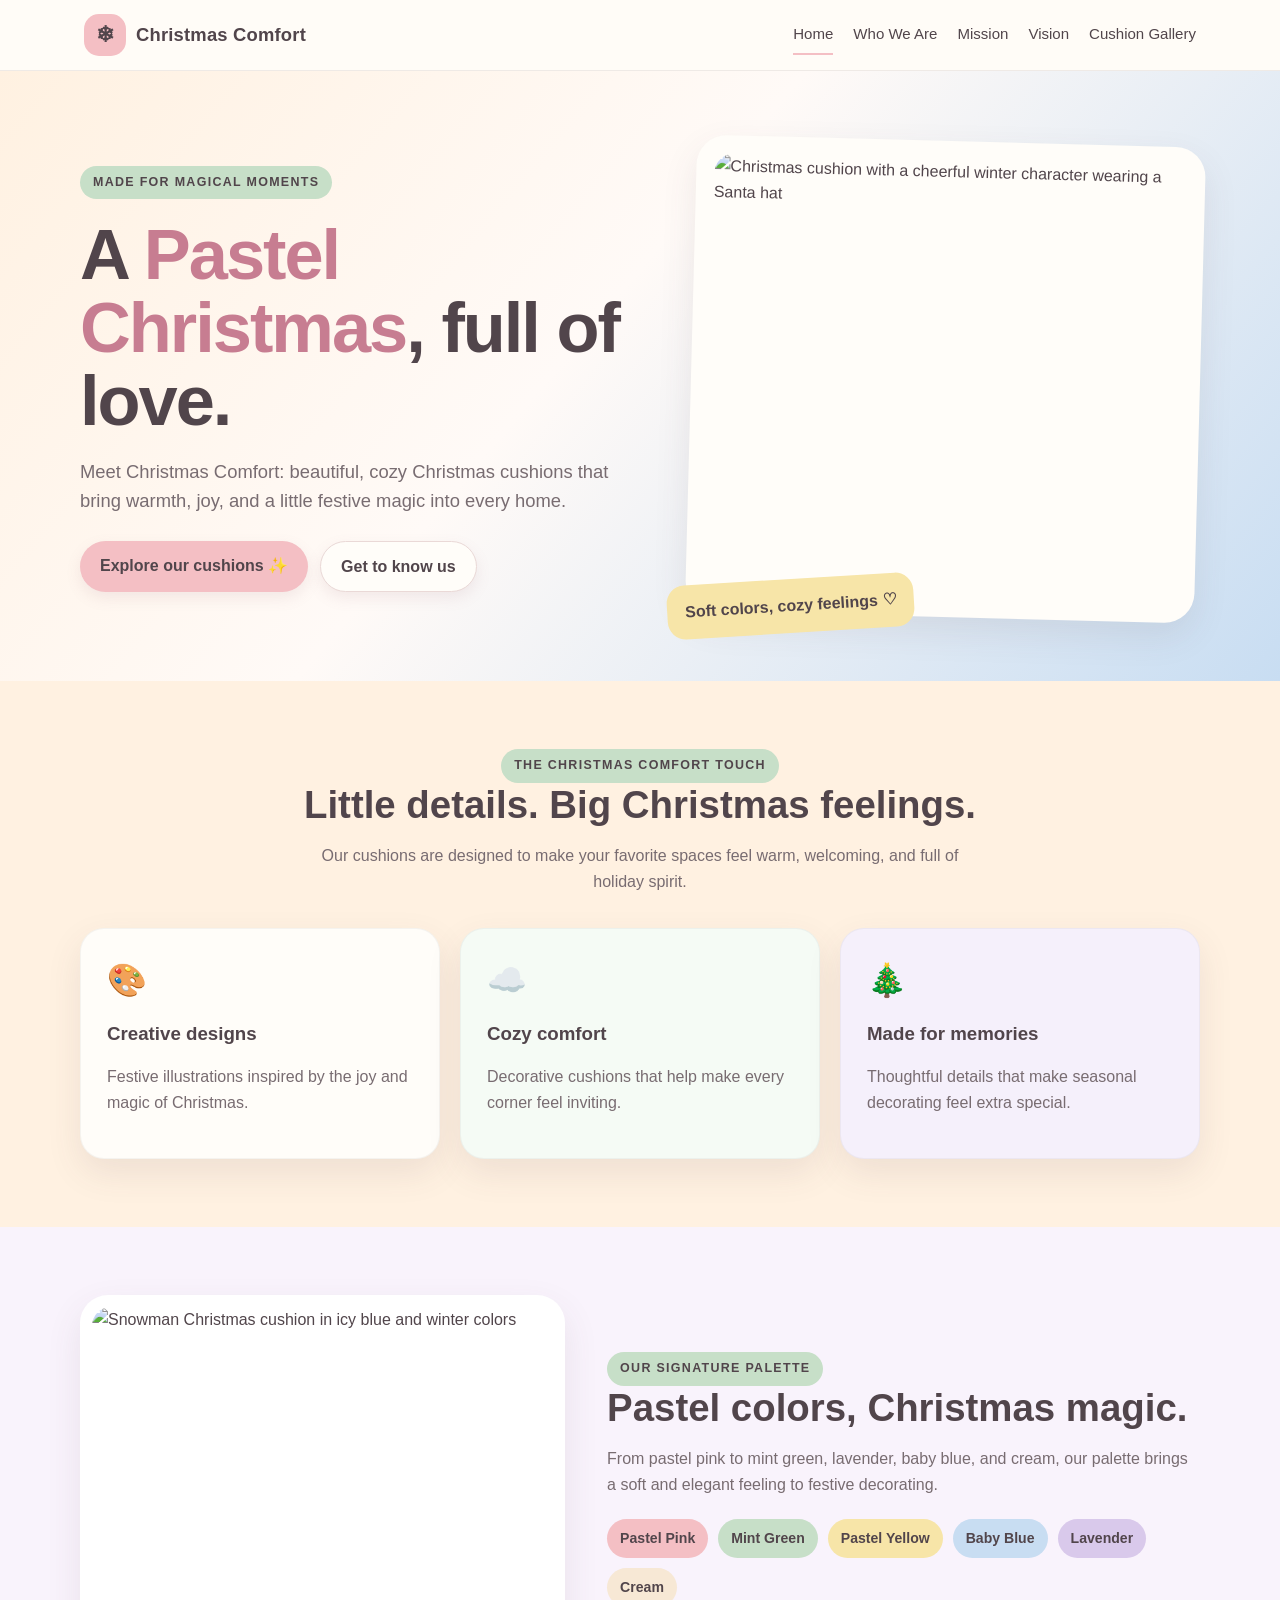
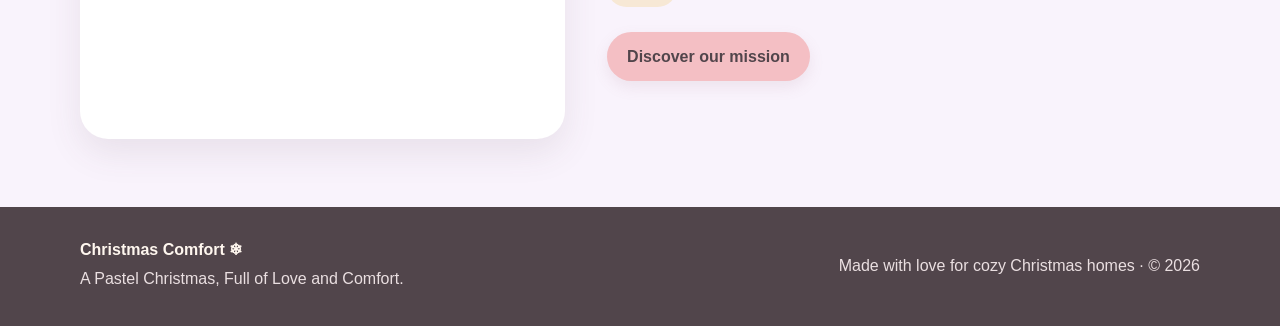
==== index.html @ d490b8db "Add files via upload" ====
<!doctype html>
<html lang="en"><head><meta charset="utf-8"><meta name="viewport" content="width=device-width,initial-scale=1">
<meta name="theme-color" content="#FFF1E1"><meta name="description" content="Christmas Comfort creates beautiful, cozy Christmas cushions in soft pastel colors.">
<title>Home | Christmas Comfort</title><link rel="stylesheet" href="styles.css"></head><body>

<header><div class="nav">
  <a class="brand" href="index.html"><span class="brand-mark">❄</span><span>Christmas Comfort</span></a>
  <button class="menu-button" aria-label="Open navigation" aria-expanded="false">☰</button>
  <nav>
    <a href="index.html">Home</a>
    <a href="who-we-are.html">Who We Are</a>
    <a href="mission.html">Mission</a>
    <a href="vision.html">Vision</a>
    <a href="products.html">Cushion Gallery</a>
  </nav>
</div></header>
<main>
<section class="hero"><div class="wrap hero-grid">
 <div><span class="eyebrow">Made for magical moments</span>
 <h1>A <span>Pastel Christmas</span>, full of love.</h1>
 <p class="lead">Meet Christmas Comfort: beautiful, cozy Christmas cushions that bring warmth, joy, and a little festive magic into every home.</p>
 <div class="actions"><a class="btn" href="products.html">Explore our cushions ✨</a><a class="btn secondary" href="who-we-are.html">Get to know us</a></div>
 </div>
 <div class="hero-photo"><img src="assets/snoopy-cushion.png" alt="Christmas cushion with a cheerful winter character wearing a Santa hat"><span class="sticker">Soft colors, cozy feelings ♡</span></div>
</div></section>
<section class="section"><div class="wrap"><div class="section-head"><span class="eyebrow">The Christmas Comfort touch</span><h2>Little details. Big Christmas feelings.</h2><p>Our cushions are designed to make your favorite spaces feel warm, welcoming, and full of holiday spirit.</p></div>
<div class="cards"><article class="card"><div class="emoji">🎨</div><h3>Creative designs</h3><p>Festive illustrations inspired by the joy and magic of Christmas.</p></article><article class="card"><div class="emoji">☁️</div><h3>Cozy comfort</h3><p>Decorative cushions that help make every corner feel inviting.</p></article><article class="card"><div class="emoji">🎄</div><h3>Made for memories</h3><p>Thoughtful details that make seasonal decorating feel extra special.</p></article></div>
</div></section>
<section class="section" style="background:#f9f3fc"><div class="wrap split"><div class="split-image"><img src="assets/snowman-cushion.png" alt="Snowman Christmas cushion in icy blue and winter colors"></div><div><span class="eyebrow">Our signature palette</span><h2>Pastel colors, Christmas magic.</h2><p>From pastel pink to mint green, lavender, baby blue, and cream, our palette brings a soft and elegant feeling to festive decorating.</p><div class="pill-row"><span class="pill pink">Pastel Pink</span><span class="pill mint">Mint Green</span><span class="pill yellow">Pastel Yellow</span><span class="pill blue">Baby Blue</span><span class="pill lavender">Lavender</span><span class="pill cream">Cream</span></div><div class="actions"><a class="btn" href="mission.html">Discover our mission</a></div></div></div></section>
</main>
<footer><div class="wrap footer-inner">
  <div><strong>Christmas Comfort ❄</strong><p>A Pastel Christmas, Full of Love and Comfort.</p></div>
  <p>Made with love for cozy Christmas homes · © <span class="year"></span></p>
</div></footer>
<script>
const button=document.querySelector('.menu-button'), navMenu=document.querySelector('nav');
if(button){button.addEventListener('click',()=>{const opened=navMenu.classList.toggle('open');button.setAttribute('aria-expanded',opened?'true':'false')})}
document.querySelectorAll('nav a').forEach(a=>{if(a.getAttribute('href')===location.pathname.split('/').pop())a.classList.add('active')});
document.querySelectorAll('.year').forEach(el=>el.textContent=new Date().getFullYear());
</script>
</body></html>
---- styles.css ----
:root{
  --pink:#F4BFC4; --mint:#C7DFC8; --yellow:#F7E5A8;
  --blue:#C8DDF2; --lavender:#D9C9EB; --cream:#FFF1E1;
  --ink:#51454b; --muted:#786c71; --white:#fffdf9;
  --shadow:0 14px 35px rgba(93,67,76,.10);
}
*{box-sizing:border-box}
html{scroll-behavior:smooth}
body{margin:0;background:var(--cream);color:var(--ink);font-family:ui-rounded,"Trebuchet MS",Arial,sans-serif;line-height:1.6}
a{color:inherit;text-decoration:none}
header{position:sticky;top:0;z-index:10;background:rgba(255,253,249,.92);backdrop-filter:blur(12px);border-bottom:1px solid rgba(120,108,113,.12)}
.nav{max-width:1160px;margin:auto;padding:14px 24px;display:flex;align-items:center;justify-content:space-between;gap:20px}
.brand{display:flex;align-items:center;gap:10px;font-weight:900;font-size:1.15rem;letter-spacing:.2px}
.brand-mark{display:grid;place-items:center;width:42px;height:42px;border-radius:15px;background:var(--pink);font-size:1.35rem}
nav{display:flex;align-items:center;gap:20px;flex-wrap:wrap;font-size:.94rem}
nav a{padding:7px 0;border-bottom:2px solid transparent}
nav a:hover,nav a.active{border-color:var(--pink)}
.menu-button{display:none;border:0;background:var(--pink);border-radius:12px;padding:8px 12px;font-size:1.2rem}
main{min-height:70vh}
.wrap{width:min(1120px,calc(100% - 40px));margin:auto}
.hero{padding:70px 0 64px;background:linear-gradient(130deg,var(--cream),#fffaf7 45%,var(--blue))}
.hero-grid{display:grid;grid-template-columns:1.05fr .95fr;gap:48px;align-items:center}
.eyebrow{display:inline-block;padding:7px 13px;border-radius:999px;background:var(--mint);font-weight:800;font-size:.78rem;letter-spacing:1.3px;text-transform:uppercase}
h1{font-size:clamp(2.6rem,5.5vw,5rem);line-height:1.03;letter-spacing:-2px;margin:20px 0}
h1 span{color:#c77d91}
h2{font-size:clamp(1.8rem,3vw,2.65rem);line-height:1.15;margin:0 0 16px}
h3{margin:0 0 8px}
p{color:var(--muted)}
.lead{font-size:1.15rem;max-width:600px}
.actions{display:flex;gap:12px;flex-wrap:wrap;margin-top:25px}
.btn{display:inline-block;border-radius:999px;padding:12px 20px;font-weight:800;background:var(--pink);box-shadow:0 6px 15px rgba(160,105,124,.12);transition:transform .2s}
.btn:hover{transform:translateY(-2px)}
.btn.secondary{background:var(--white);border:1px solid #ead9d7}
.hero-photo{position:relative;padding:18px;background:var(--white);border-radius:30px;box-shadow:var(--shadow);transform:rotate(1.5deg)}
.hero-photo img{width:100%;height:440px;object-fit:cover;border-radius:20px;display:block}
.sticker{position:absolute;bottom:-20px;left:-18px;background:var(--yellow);padding:14px 18px;border-radius:18px;font-weight:900;transform:rotate(-5deg)}
.section{padding:68px 0}
.section-head{text-align:center;max-width:680px;margin:0 auto 34px}
.cards{display:grid;grid-template-columns:repeat(3,1fr);gap:20px}
.card{padding:26px;border-radius:24px;background:var(--white);box-shadow:var(--shadow);border:1px solid rgba(120,108,113,.07)}
.card .emoji{font-size:2rem;margin-bottom:12px}
.card:nth-child(2){background:#f5fbf5}.card:nth-child(3){background:#f5f0fb}
.split{display:grid;grid-template-columns:.9fr 1.1fr;gap:42px;align-items:center}
.split-image{border-radius:28px;overflow:hidden;box-shadow:var(--shadow);background:white;padding:12px}
.split-image img{width:100%;height:420px;object-fit:cover;border-radius:19px;display:block}
.pill-row{display:flex;gap:10px;flex-wrap:wrap;margin-top:22px}
.pill{font-size:.88rem;font-weight:800;border-radius:999px;padding:8px 13px}
.pink{background:var(--pink)}.mint{background:var(--mint)}.yellow{background:var(--yellow)}.blue{background:var(--blue)}.lavender{background:var(--lavender)}.cream{background:#f7e8d5}
.gallery{display:grid;grid-template-columns:repeat(4,1fr);gap:18px}
.product{background:var(--white);padding:10px;border-radius:22px;box-shadow:var(--shadow);overflow:hidden}
.product img{display:block;width:100%;height:260px;object-fit:cover;border-radius:15px}
.product h3{padding:10px 8px 0;font-size:1rem}
.page-hero{padding:64px 0;background:linear-gradient(125deg,var(--pink),var(--cream) 60%,var(--lavender))}
.page-hero .wrap{max-width:900px;text-align:center}
.page-hero h1{font-size:clamp(2.5rem,5vw,4.5rem)}
.content-panel{max-width:900px;margin:-24px auto 70px;position:relative;background:var(--white);padding:clamp(26px,5vw,52px);border-radius:28px;box-shadow:var(--shadow)}
.quote{margin-top:25px;padding:20px 24px;background:var(--blue);border-radius:18px;font-weight:900;font-size:1.12rem}
.values{display:grid;grid-template-columns:repeat(3,1fr);gap:18px;margin-top:28px}
.value{padding:20px;border-radius:18px;background:#fff7ef}
footer{background:#51454b;color:#fff7ef;padding:30px 0}
.footer-inner{display:flex;justify-content:space-between;align-items:center;gap:20px;flex-wrap:wrap}
footer p{color:#eadfe1;margin:4px 0}
footer a{text-decoration:underline;text-underline-offset:3px}
@media(max-width:800px){
 .hero-grid,.split{grid-template-columns:1fr}
 .hero{padding-top:45px}
 .hero-photo img{height:360px}
 .cards,.values{grid-template-columns:1fr}
 .gallery{grid-template-columns:repeat(2,1fr)}
 .nav{flex-wrap:wrap}
 .menu-button{display:block}
 nav{display:none;width:100%;flex-direction:column;align-items:flex-start;gap:8px;padding:10px 0}
 nav.open{display:flex}
}
@media(max-width:480px){.gallery{grid-template-columns:1fr}.product img{height:320px}.wrap{width:min(100% - 28px,1120px)}}
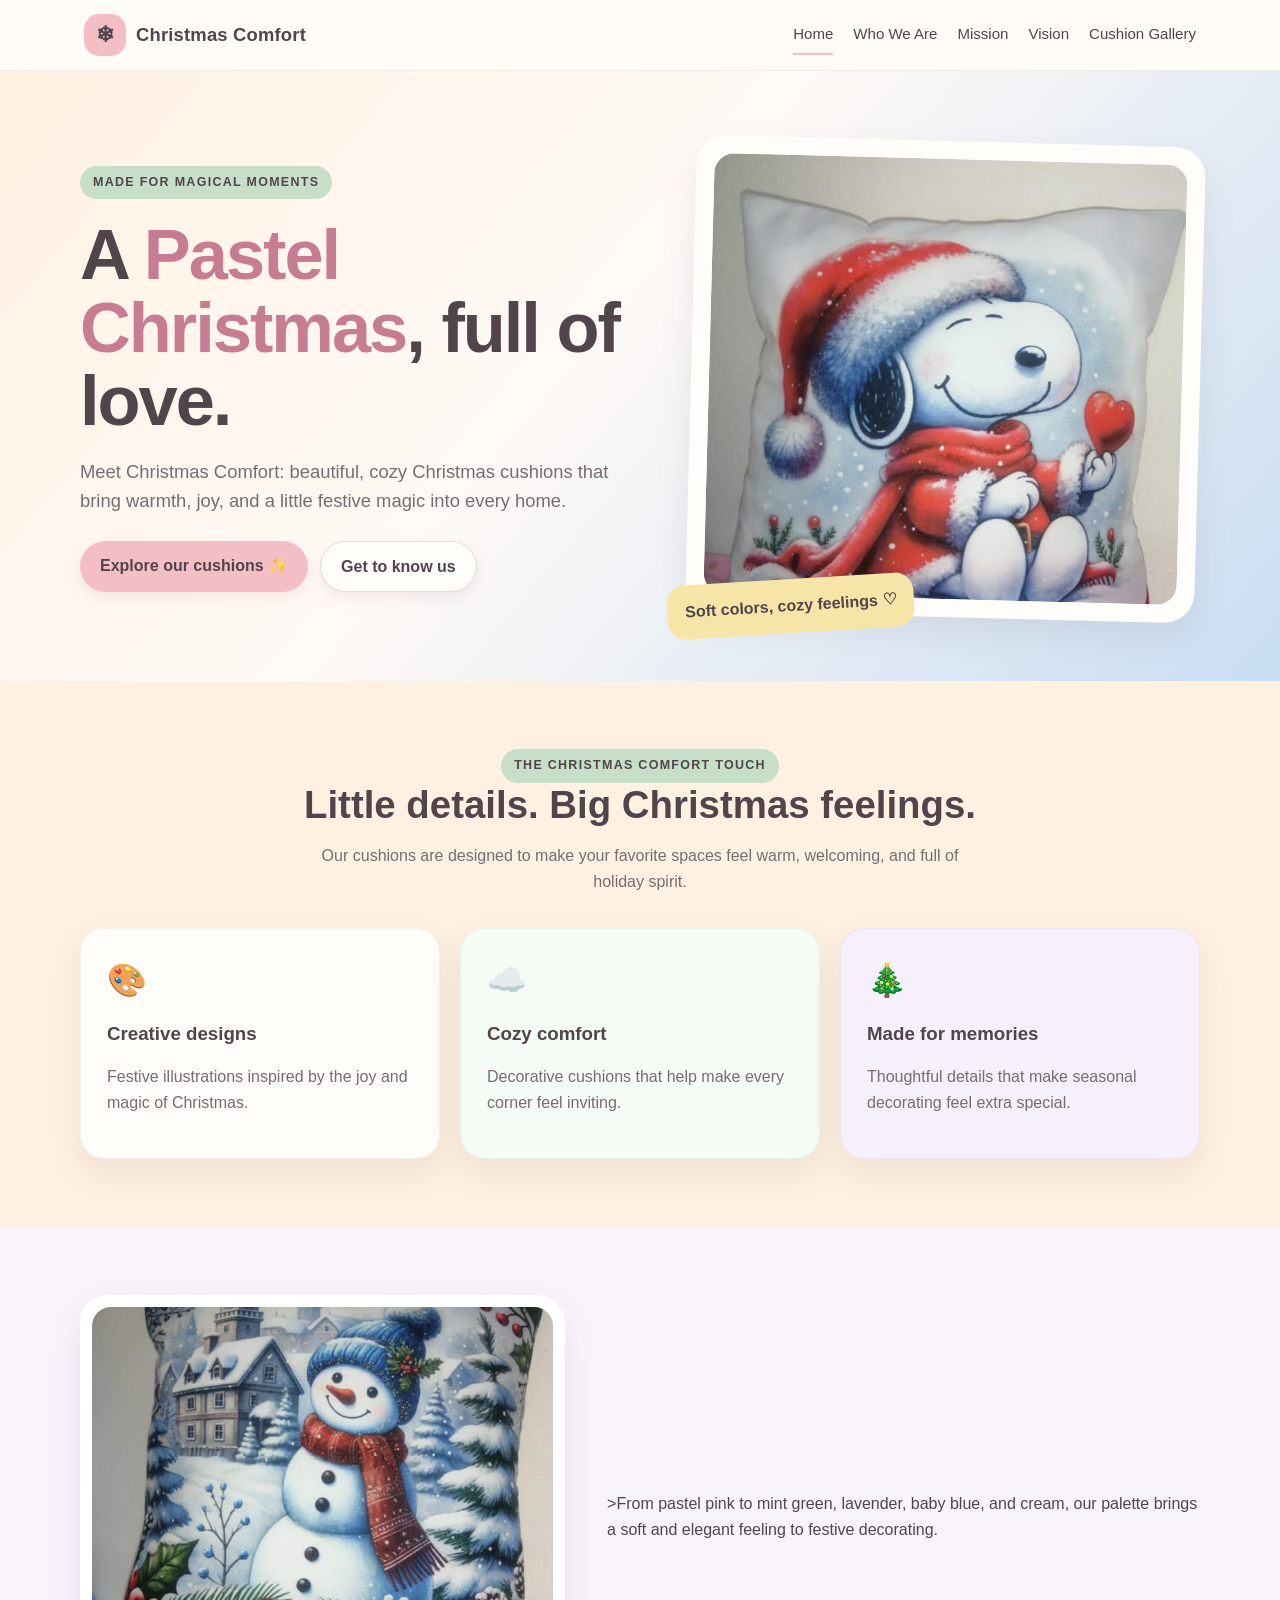
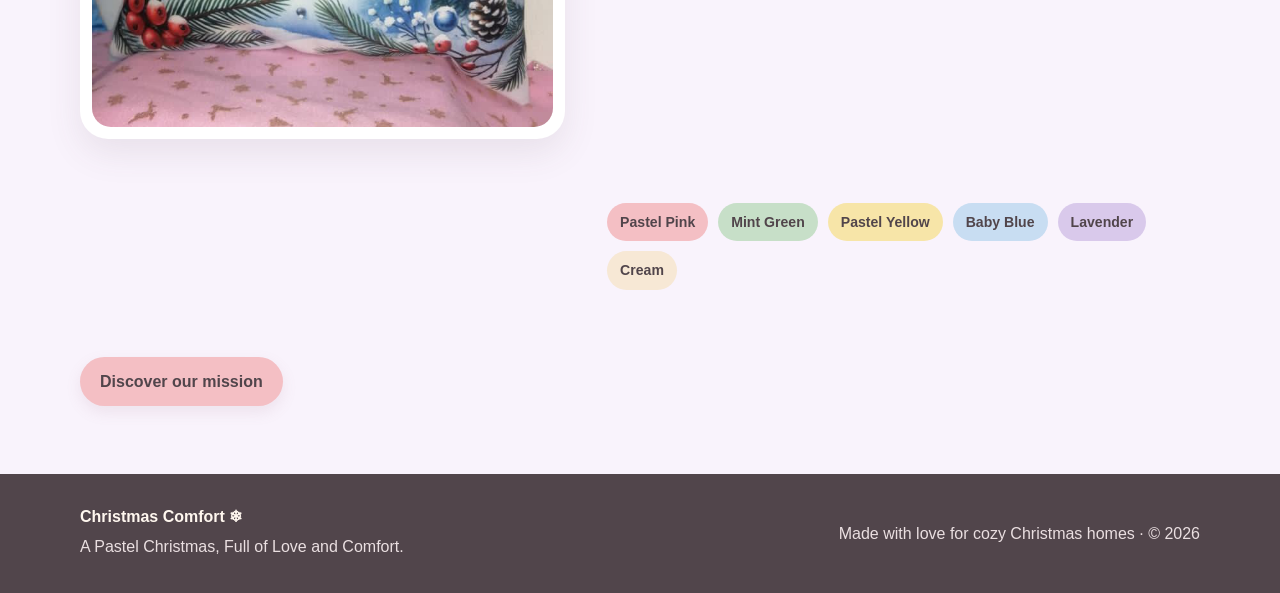
==== commit 234b2087: "Update index.html" ====
--- a/index.html
+++ b/index.html
@@ -21,12 +21,12 @@
  <p class="lead">Meet Christmas Comfort: beautiful, cozy Christmas cushions that bring warmth, joy, and a little festive magic into every home.</p>
  <div class="actions"><a class="btn" href="products.html">Explore our cushions ✨</a><a class="btn secondary" href="who-we-are.html">Get to know us</a></div>
  </div>
- <div class="hero-photo"><img src="assets/snoopy-cushion.png" alt="Christmas cushion with a cheerful winter character wearing a Santa hat"><span class="sticker">Soft colors, cozy feelings ♡</span></div>
+<div class="hero-photo"><img src="./snoopy-cushion.png" alt="Christmas cushion with a cheerful winter character wearing a Santa hat"><span class="sticker">Soft colors, cozy feelings ♡</span></div>
 </div></section>
 <section class="section"><div class="wrap"><div class="section-head"><span class="eyebrow">The Christmas Comfort touch</span><h2>Little details. Big Christmas feelings.</h2><p>Our cushions are designed to make your favorite spaces feel warm, welcoming, and full of holiday spirit.</p></div>
 <div class="cards"><article class="card"><div class="emoji">🎨</div><h3>Creative designs</h3><p>Festive illustrations inspired by the joy and magic of Christmas.</p></article><article class="card"><div class="emoji">☁️</div><h3>Cozy comfort</h3><p>Decorative cushions that help make every corner feel inviting.</p></article><article class="card"><div class="emoji">🎄</div><h3>Made for memories</h3><p>Thoughtful details that make seasonal decorating feel extra special.</p></article></div>
 </div></section>
-<section class="section" style="background:#f9f3fc"><div class="wrap split"><div class="split-image"><img src="assets/snowman-cushion.png" alt="Snowman Christmas cushion in icy blue and winter colors"></div><div><span class="eyebrow">Our signature palette</span><h2>Pastel colors, Christmas magic.</h2><p>From pastel pink to mint green, lavender, baby blue, and cream, our palette brings a soft and elegant feeling to festive decorating.</p><div class="pill-row"><span class="pill pink">Pastel Pink</span><span class="pill mint">Mint Green</span><span class="pill yellow">Pastel Yellow</span><span class="pill blue">Baby Blue</span><span class="pill lavender">Lavender</span><span class="pill cream">Cream</span></div><div class="actions"><a class="btn" href="mission.html">Discover our mission</a></div></div></div></section>
+<section class="section" style="background:#f9f3fc"><div class="wrap split"><div class="split-image"><img src="./snowman-cushion.png" alt="Snowman Christmas cushion in icy blue and winter colors"></div>>From pastel pink to mint green, lavender, baby blue, and cream, our palette brings a soft and elegant feeling to festive decorating.</p><div class="pill-row"><span class="pill pink">Pastel Pink</span><span class="pill mint">Mint Green</span><span class="pill yellow">Pastel Yellow</span><span class="pill blue">Baby Blue</span><span class="pill lavender">Lavender</span><span class="pill cream">Cream</span></div><div class="actions"><a class="btn" href="mission.html">Discover our mission</a></div></div></div></section>
 </main>
 <footer><div class="wrap footer-inner">
   <div><strong>Christmas Comfort ❄</strong><p>A Pastel Christmas, Full of Love and Comfort.</p></div>
@@ -38,4 +38,4 @@
 document.querySelectorAll('nav a').forEach(a=>{if(a.getAttribute('href')===location.pathname.split('/').pop())a.classList.add('active')});
 document.querySelectorAll('.year').forEach(el=>el.textContent=new Date().getFullYear());
 </script>
-</body></html>+</body></html>
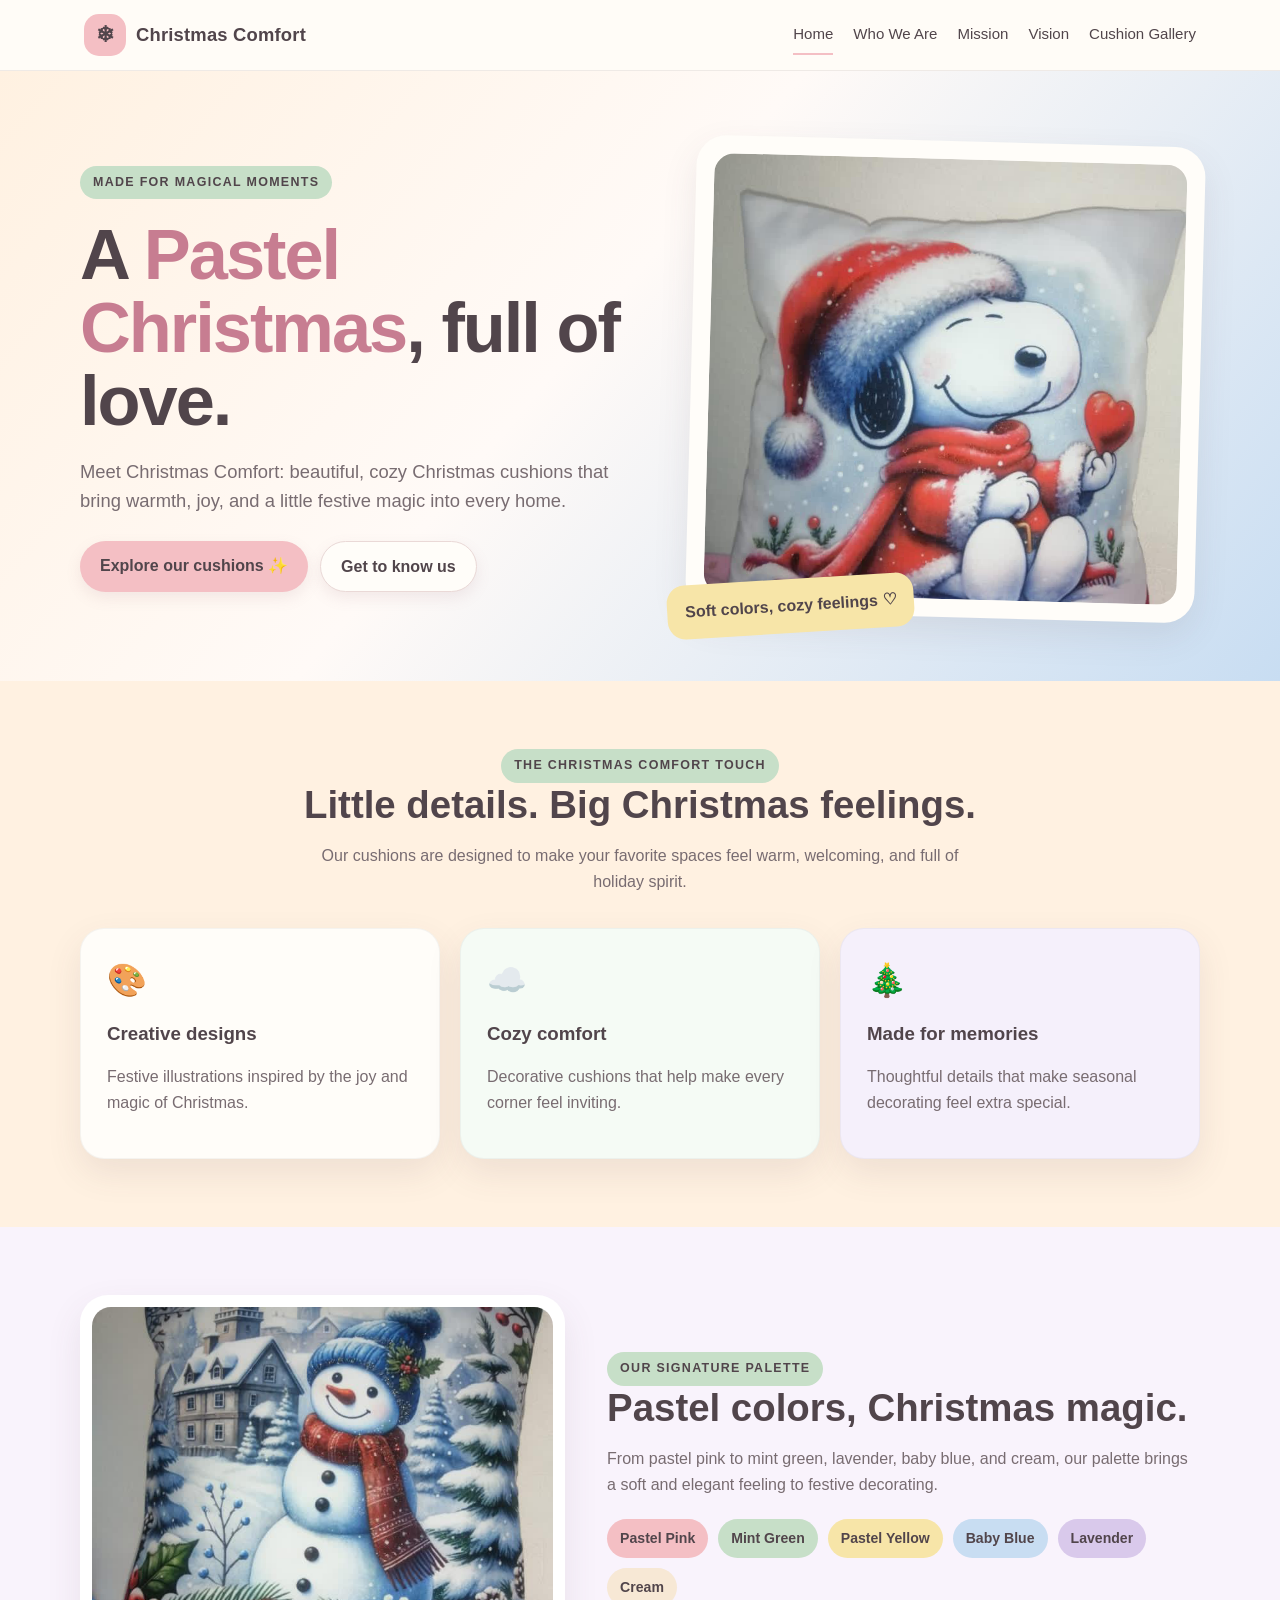
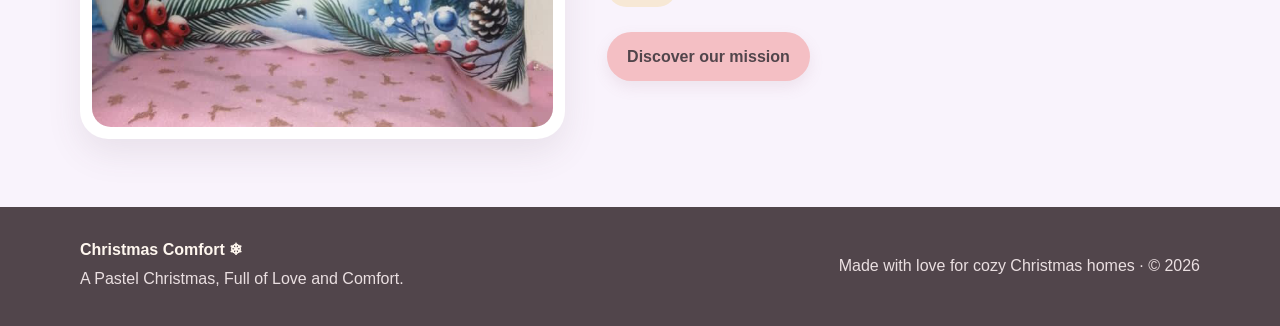
==== commit bcc596d5: "Update index.html" ====
--- a/index.html
+++ b/index.html
@@ -1,41 +1,189 @@
 <!doctype html>
-<html lang="en"><head><meta charset="utf-8"><meta name="viewport" content="width=device-width,initial-scale=1">
-<meta name="theme-color" content="#FFF1E1"><meta name="description" content="Christmas Comfort creates beautiful, cozy Christmas cushions in soft pastel colors.">
-<title>Home | Christmas Comfort</title><link rel="stylesheet" href="styles.css"></head><body>
+<html lang="en">
+<head>
+  <meta charset="utf-8">
+  <meta name="viewport" content="width=device-width, initial-scale=1">
+  <meta name="theme-color" content="#FFF1E1">
+  <meta name="description" content="Christmas Comfort creates beautiful, cozy Christmas cushions in soft pastel colors.">
+  <title>Home | Christmas Comfort</title>
+  <link rel="stylesheet" href="./styles.css">
+</head>
+<body>
 
-<header><div class="nav">
-  <a class="brand" href="index.html"><span class="brand-mark">❄</span><span>Christmas Comfort</span></a>
-  <button class="menu-button" aria-label="Open navigation" aria-expanded="false">☰</button>
-  <nav>
-    <a href="index.html">Home</a>
-    <a href="who-we-are.html">Who We Are</a>
-    <a href="mission.html">Mission</a>
-    <a href="vision.html">Vision</a>
-    <a href="products.html">Cushion Gallery</a>
-  </nav>
-</div></header>
+<header>
+  <div class="nav">
+    <a class="brand" href="./index.html">
+      <span class="brand-mark">❄</span>
+      <span>Christmas Comfort</span>
+    </a>
+
+    <button class="menu-button" aria-label="Open navigation" aria-expanded="false">☰</button>
+
+    <nav>
+      <a href="./index.html">Home</a>
+      <a href="./who-we-are.html">Who We Are</a>
+      <a href="./mission.html">Mission</a>
+      <a href="./vision.html">Vision</a>
+      <a href="./products.html">Cushion Gallery</a>
+    </nav>
+  </div>
+</header>
+
 <main>
-<section class="hero"><div class="wrap hero-grid">
- <div><span class="eyebrow">Made for magical moments</span>
- <h1>A <span>Pastel Christmas</span>, full of love.</h1>
- <p class="lead">Meet Christmas Comfort: beautiful, cozy Christmas cushions that bring warmth, joy, and a little festive magic into every home.</p>
- <div class="actions"><a class="btn" href="products.html">Explore our cushions ✨</a><a class="btn secondary" href="who-we-are.html">Get to know us</a></div>
- </div>
-<div class="hero-photo"><img src="./snoopy-cushion.png" alt="Christmas cushion with a cheerful winter character wearing a Santa hat"><span class="sticker">Soft colors, cozy feelings ♡</span></div>
-</div></section>
-<section class="section"><div class="wrap"><div class="section-head"><span class="eyebrow">The Christmas Comfort touch</span><h2>Little details. Big Christmas feelings.</h2><p>Our cushions are designed to make your favorite spaces feel warm, welcoming, and full of holiday spirit.</p></div>
-<div class="cards"><article class="card"><div class="emoji">🎨</div><h3>Creative designs</h3><p>Festive illustrations inspired by the joy and magic of Christmas.</p></article><article class="card"><div class="emoji">☁️</div><h3>Cozy comfort</h3><p>Decorative cushions that help make every corner feel inviting.</p></article><article class="card"><div class="emoji">🎄</div><h3>Made for memories</h3><p>Thoughtful details that make seasonal decorating feel extra special.</p></article></div>
-</div></section>
-<section class="section" style="background:#f9f3fc"><div class="wrap split"><div class="split-image"><img src="./snowman-cushion.png" alt="Snowman Christmas cushion in icy blue and winter colors"></div>>From pastel pink to mint green, lavender, baby blue, and cream, our palette brings a soft and elegant feeling to festive decorating.</p><div class="pill-row"><span class="pill pink">Pastel Pink</span><span class="pill mint">Mint Green</span><span class="pill yellow">Pastel Yellow</span><span class="pill blue">Baby Blue</span><span class="pill lavender">Lavender</span><span class="pill cream">Cream</span></div><div class="actions"><a class="btn" href="mission.html">Discover our mission</a></div></div></div></section>
+
+  <!-- HERO SECTION -->
+  <section class="hero">
+    <div class="wrap hero-grid">
+
+      <div>
+        <span class="eyebrow">Made for magical moments</span>
+
+        <h1>A <span>Pastel Christmas</span>, full of love.</h1>
+
+        <p class="lead">
+          Meet Christmas Comfort: beautiful, cozy Christmas cushions
+          that bring warmth, joy, and a little festive magic into every home.
+        </p>
+
+        <div class="actions">
+          <a class="btn" href="./products.html">Explore our cushions ✨</a>
+          <a class="btn secondary" href="./who-we-are.html">Get to know us</a>
+        </div>
+      </div>
+
+      <div class="hero-photo">
+        <img
+          src="./snoopy-cushion.png"
+          alt="Christmas cushion with a cheerful winter character wearing a Santa hat"
+          onerror="this.onerror=null;this.src='https://placehold.co/600x600/FFF1E1/8A647A?text=Christmas+Comfort';"
+        >
+        <span class="sticker">Soft colors, cozy feelings ♡</span>
+      </div>
+
+    </div>
+  </section>
+
+  <!-- FEATURES SECTION -->
+  <section class="section">
+    <div class="wrap">
+
+      <div class="section-head">
+        <span class="eyebrow">The Christmas Comfort touch</span>
+        <h2>Little details. Big Christmas feelings.</h2>
+        <p>
+          Our cushions are designed to make your favorite spaces feel warm,
+          welcoming, and full of holiday spirit.
+        </p>
+      </div>
+
+      <div class="cards">
+
+        <article class="card">
+          <div class="emoji">🎨</div>
+          <h3>Creative designs</h3>
+          <p>Festive illustrations inspired by the joy and magic of Christmas.</p>
+        </article>
+
+        <article class="card">
+          <div class="emoji">☁️</div>
+          <h3>Cozy comfort</h3>
+          <p>Decorative cushions that help make every corner feel inviting.</p>
+        </article>
+
+        <article class="card">
+          <div class="emoji">🎄</div>
+          <h3>Made for memories</h3>
+          <p>Thoughtful details that make seasonal decorating feel extra special.</p>
+        </article>
+
+      </div>
+    </div>
+  </section>
+
+  <!-- SIGNATURE COLORS SECTION -->
+  <section class="section" style="background:#f9f3fc">
+    <div class="wrap split">
+
+      <div class="split-image">
+        <img
+          src="./snowman-cushion.png"
+          alt="Snowman Christmas cushion in icy blue and winter colors"
+          onerror="this.onerror=null;this.src='https://placehold.co/600x600/F9F3FC/8A647A?text=Snowy+Day';"
+        >
+      </div>
+
+      <div>
+        <span class="eyebrow">Our signature palette</span>
+
+        <h2>Pastel colors, Christmas magic.</h2>
+
+        <p>
+          From pastel pink to mint green, lavender, baby blue, and cream,
+          our palette brings a soft and elegant feeling to festive decorating.
+        </p>
+
+        <div class="pill-row">
+          <span class="pill pink">Pastel Pink</span>
+          <span class="pill mint">Mint Green</span>
+          <span class="pill yellow">Pastel Yellow</span>
+          <span class="pill blue">Baby Blue</span>
+          <span class="pill lavender">Lavender</span>
+          <span class="pill cream">Cream</span>
+        </div>
+
+        <div class="actions">
+          <a class="btn" href="./mission.html">Discover our mission</a>
+        </div>
+      </div>
+
+    </div>
+  </section>
+
 </main>
-<footer><div class="wrap footer-inner">
-  <div><strong>Christmas Comfort ❄</strong><p>A Pastel Christmas, Full of Love and Comfort.</p></div>
-  <p>Made with love for cozy Christmas homes · © <span class="year"></span></p>
-</div></footer>
+
+<!-- FOOTER -->
+<footer>
+  <div class="wrap footer-inner">
+
+    <div>
+      <strong>Christmas Comfort ❄</strong>
+      <p>A Pastel Christmas, Full of Love and Comfort.</p>
+    </div>
+
+    <p>
+      Made with love for cozy Christmas homes · ©
+      <span class="year"></span>
+    </p>
+
+  </div>
+</footer>
+
+<!-- NAVIGATION SCRIPT -->
 <script>
-const button=document.querySelector('.menu-button'), navMenu=document.querySelector('nav');
-if(button){button.addEventListener('click',()=>{const opened=navMenu.classList.toggle('open');button.setAttribute('aria-expanded',opened?'true':'false')})}
-document.querySelectorAll('nav a').forEach(a=>{if(a.getAttribute('href')===location.pathname.split('/').pop())a.classList.add('active')});
-document.querySelectorAll('.year').forEach(el=>el.textContent=new Date().getFullYear());
+  const button = document.querySelector('.menu-button');
+  const navMenu = document.querySelector('nav');
+
+  if (button && navMenu) {
+    button.addEventListener('click', () => {
+      const opened = navMenu.classList.toggle('open');
+      button.setAttribute('aria-expanded', opened ? 'true' : 'false');
+    });
+  }
+
+  const currentPage = location.pathname.split('/').pop() || 'index.html';
+
+  document.querySelectorAll('nav a').forEach(link => {
+    const linkPage = link.getAttribute('href').split('/').pop();
+
+    if (linkPage === currentPage) {
+      link.classList.add('active');
+    }
+  });
+
+  document.querySelectorAll('.year').forEach(element => {
+    element.textContent = new Date().getFullYear();
+  });
 </script>
-</body></html>
+
+</body>
+</html>
